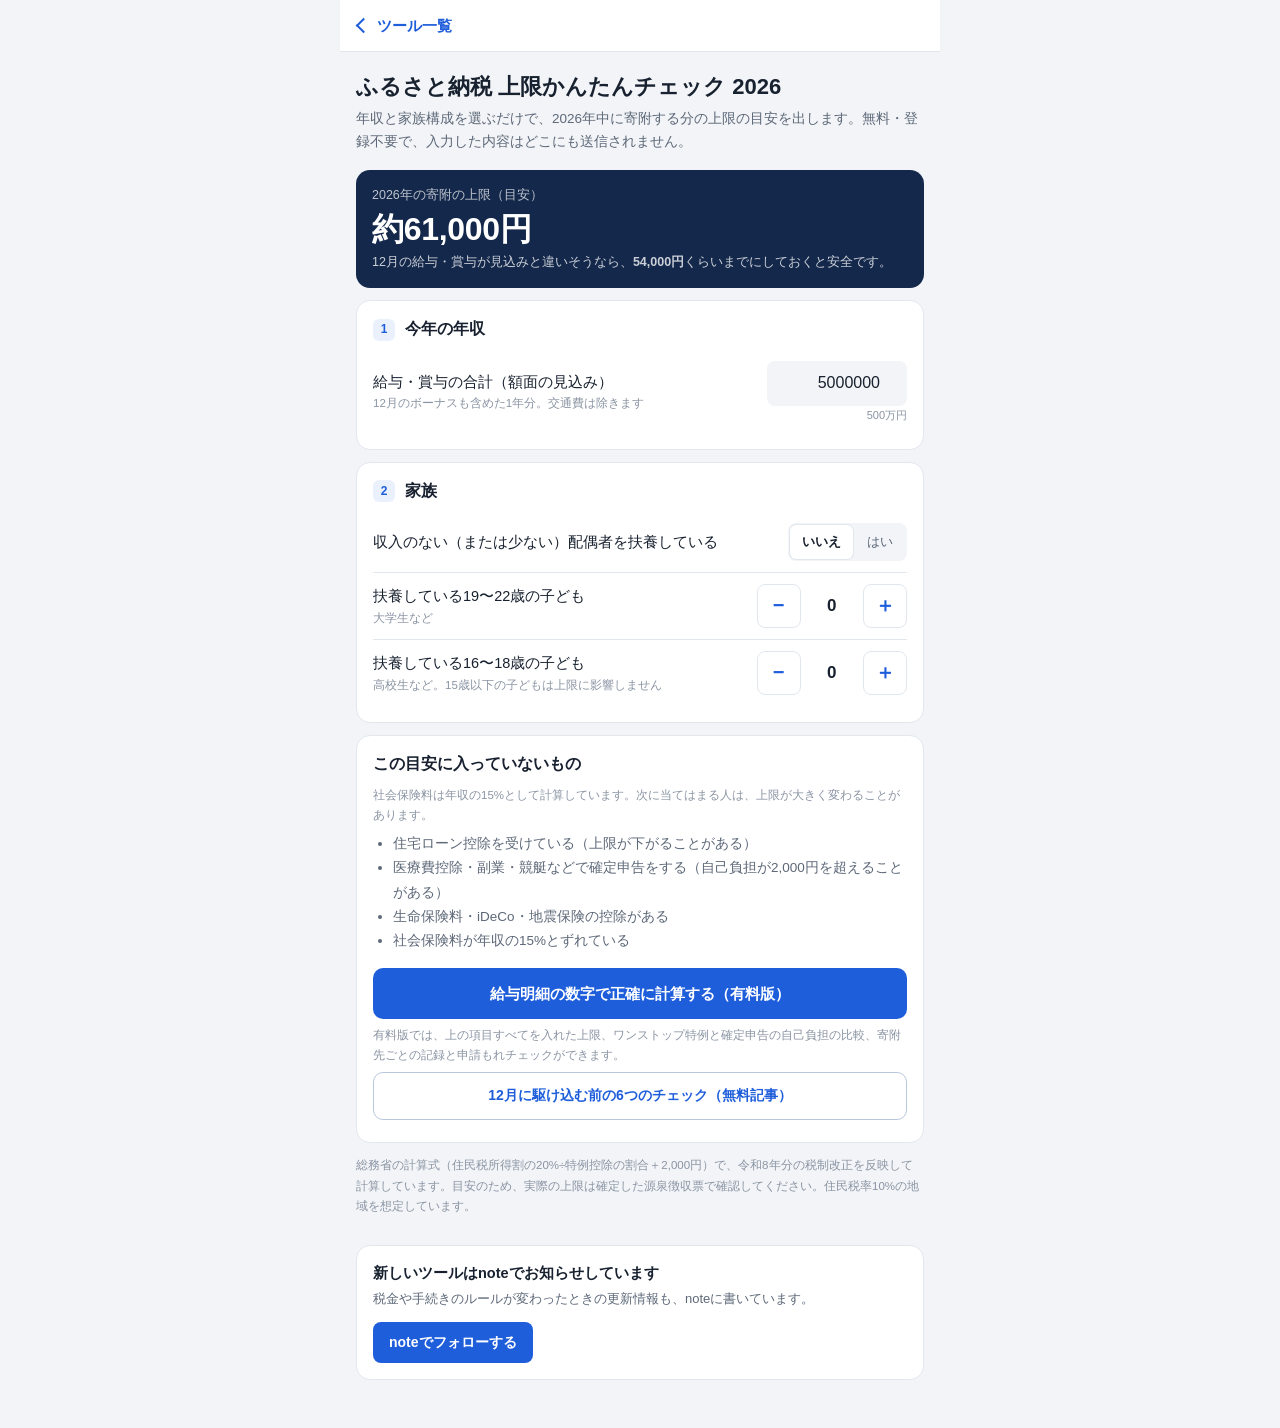
==== furusato-kantan.html @ 39e44318 "週の献立帳（テスト版）を追加 Co-Authored-By: Claude Opus 5.5 <noreply@anthropic.com> Claude-Session: https://claud" ====
<!DOCTYPE html>
<html lang="ja">
<head>
<meta charset="utf-8">
<meta name="viewport" content="width=device-width, initial-scale=1, viewport-fit=cover">
<meta name="theme-color" content="#FFFFFF">
<title>ふるさと納税 上限かんたんチェック 2026（無料）｜そらのツール箱</title>
<meta name="description" content="年収と家族構成を選ぶだけで、2026年のふるさと納税の上限の目安がわかる無料ツール。登録不要・入力はスマホの中だけ。">
<meta property="og:title" content="ふるさと納税 上限かんたんチェック 2026（無料）">
<meta property="og:description" content="年収と家族構成を選ぶだけで、2026年のふるさと納税の上限の目安がわかります。">
<meta property="og:image" content="https://mizbas.github.io/sora-tools/og-furusato.png">
<link rel="icon" href="icon-192.png">
<link rel="stylesheet" href="app.css?v=mwy3xw9f">
<script src="app.js?v=mwy3xw9f"></script>
<style>
.stepper{display:flex;align-items:center;gap:10px}
.stepper button{flex:none;width:44px;height:44px;border-radius:var(--r-sm);border:1px solid var(--line);background:#fff;font:inherit;font-size:20px;font-weight:700;color:var(--primary);cursor:pointer}
.stepper output{min-width:2.5em;text-align:center;font-size:17px;font-weight:700;font-variant-numeric:tabular-nums}
.missing{margin:6px 0 0;padding-left:20px;font-size:13.5px;line-height:1.8;color:var(--sub)}
.cta{display:block;text-align:center;text-decoration:none;font-weight:700;font-size:15px;color:#fff;background:var(--primary);border-radius:var(--r-md);padding:14px;margin:14px 0 6px}
.cta2{display:block;text-align:center;text-decoration:none;font-weight:700;font-size:14px;color:var(--primary);border:1px solid #B9C7DD;background:#fff;border-radius:var(--r-md);padding:12px;margin:6px 0}
</style>
</head>
<body>
<div class="wrap">
  <header class="no-print"><a href="./index.html">ツール一覧</a></header>
  <h1>ふるさと納税 上限かんたんチェック 2026</h1>
  <p class="lead">年収と家族構成を選ぶだけで、2026年中に寄附する分の上限の目安を出します。無料・登録不要で、入力した内容はどこにも送信されません。</p>

  <section class="card hero">
    <div class="row"><span class="label">2026年の寄附の上限（目安）</span></div>
    <div class="big" id="heroLimit">-</div>
    <div class="sub" id="heroSub"></div>
  </section>

  <section class="card">
    <h2><span class="num">1</span>今年の年収</h2>
    <div class="field"><label>給与・賞与の合計（額面の見込み）<small>12月のボーナスも含めた1年分。交通費は除きます</small></label><input type="number" id="salary" inputmode="numeric" step="100000" value="5000000"></div>
  </section>

  <section class="card">
    <h2><span class="num">2</span>家族</h2>
    <div class="field"><label>収入のない（または少ない）配偶者を扶養している</label><div class="seg" id="spouse"><button data-v="">いいえ</button><button data-v="1">はい</button></div></div>
    <div class="field"><label>扶養している19〜22歳の子ども<small>大学生など</small></label><div class="stepper" data-key="c19"><button type="button" data-d="-1" aria-label="減らす">−</button><output>0</output><button type="button" data-d="1" aria-label="増やす">＋</button></div></div>
    <div class="field"><label>扶養している16〜18歳の子ども<small>高校生など。15歳以下の子どもは上限に影響しません</small></label><div class="stepper" data-key="c16"><button type="button" data-d="-1" aria-label="減らす">−</button><output>0</output><button type="button" data-d="1" aria-label="増やす">＋</button></div></div>
  </section>

  <section class="card">
    <h2>この目安に入っていないもの</h2>
    <p class="note" style="margin:0">社会保険料は年収の15%として計算しています。次に当てはまる人は、上限が大きく変わることがあります。</p>
    <ul class="missing">
      <li>住宅ローン控除を受けている（上限が下がることがある）</li>
      <li>医療費控除・副業・競艇などで確定申告をする（自己負担が2,000円を超えることがある）</li>
      <li>生命保険料・iDeCo・地震保険の控除がある</li>
      <li>社会保険料が年収の15%とずれている</li>
    </ul>
    <a class="cta" href="https://note.com/tmsora8496/n/n653d866d4e31" target="_blank" rel="noopener">給与明細の数字で正確に計算する（有料版）</a>
    <p class="note" style="margin:0">有料版では、上の項目すべてを入れた上限、ワンストップ特例と確定申告の自己負担の比較、寄附先ごとの記録と申請もれチェックができます。</p>
    <a class="cta2" href="https://note.com/tmsora8496/n/n4913297aec36" target="_blank" rel="noopener">12月に駆け込む前の6つのチェック（無料記事）</a>
  </section>

  <p class="note">総務省の計算式（住民税所得割の20%÷特例控除の割合＋2,000円）で、令和8年分の税制改正を反映して計算しています。目安のため、実際の上限は確定した源泉徴収票で確認してください。住民税率10%の地域を想定しています。</p>
</div>

<script>
// 年末調整かんたんナビ 計算ロジック（令和8年分＝2026年分）
// 出典：国税庁「令和8年分 年末調整のしかた」「保険料控除申告書」、タックスアンサーNo.1140・1490・1900
(function (root) {
  const floorTo = (x, u) => Math.floor(x / u + 1e-9) * u;
  const ceilTo = (x, u) => Math.ceil(x / u - 1e-9) * u;
  const n = v => { const x = Number(v); return isFinite(x) && x > 0 ? x : 0; };

  function kyuyoShotoku(x) {
    if (x <= 0) return 0;
    // 年末調整の「給与所得控除後の給与等の金額の表」：220万円以上660万円未満は4千円単位で切り捨てて計算
    if (x >= 2200000 && x < 6600000) x = floorTo(x, 4000);
    const std = x <= 1800000 ? x * 0.4 - 100000 : x <= 3600000 ? x * 0.3 + 80000 : x <= 6600000 ? x * 0.2 + 440000
      : x <= 8500000 ? x * 0.1 + 1100000 : 1950000;
    return Math.max(0, x - Math.max(740000, std));
  }
  function incomeTaxBase(t) { // 所得税（復興特別所得税を含まない）
    const b = [[1950000,0.05,0],[3300000,0.1,97500],[6950000,0.2,427500],[9000000,0.23,636000],[18000000,0.33,1536000],[40000000,0.4,2796000]];
    for (const [lim, r, d] of b) if (t <= lim) return Math.max(0, t * r - d);
    return t * 0.45 - 4796000;
  }
  function basicDeduction(total) {
    if (total <= 4890000) return 1040000;
    if (total <= 6550000) return 670000;
    if (total <= 23500000) return 620000;
    if (total <= 24000000) return 480000;
    if (total <= 24500000) return 320000;
    if (total <= 25000000) return 160000;
    return 0;
  }

  // ---- 生命保険料控除（所得税）----
  function newLife(p, big) { // big=23歳未満の扶養親族ありの一般生命保険料（上限6万円）
    const k = big ? 1.5 : 1;
    if (p <= 20000 * k) return p;
    if (p <= 40000 * k) return p / 2 + 10000 * k;
    if (p <= 80000 * k) return p / 4 + 20000 * k;
    return 40000 * k;
  }
  function oldLife(p) {
    if (p <= 25000) return p;
    if (p <= 50000) return p / 2 + 12500;
    if (p <= 100000) return p / 4 + 25000;
    return 50000;
  }
  function lifeCategory(newP, oldP, cap) {
    const a = Math.max(0, Math.ceil(newLife(newP, cap === 60000) - 1e-9));   // 1円未満切上げ
    const b = Math.max(0, Math.ceil(oldLife(oldP) - 1e-9));
    const sum = Math.min(a + b, cap);
    // 旧契約だけで計算した額のほうが大きい場合はそちら（最高5万円）
    return { newDed: a, oldDed: b, ded: Math.max(b, sum) };
  }
  function lifeInsurance(ins, under23) {
    const ippan = lifeCategory(n(ins.ippanNew), n(ins.ippanOld), under23 && n(ins.ippanNew) > 0 ? 60000 : 40000);
    const kaigo = { newDed: Math.max(0, Math.ceil(newLife(n(ins.kaigo), false) - 1e-9)), oldDed: 0 }; kaigo.ded = kaigo.newDed;
    const nenkin = lifeCategory(n(ins.nenkinNew), n(ins.nenkinOld), 40000);
    return { ippan, kaigo, nenkin, total: Math.min(120000, ippan.ded + kaigo.ded + nenkin.ded) };
  }
  // ---- 地震保険料控除 ----
  function earthquake(ins) {
    const e = Math.min(n(ins.jishin), 50000);
    const o = n(ins.kyuChoki);
    const l = o <= 10000 ? o : o <= 20000 ? Math.ceil(o / 2 + 5000) : 15000;
    return { jishin: e, kyuChoki: l, total: Math.min(50000, e + l) };
  }

  // ---- 家族の判定 ----
  function personIncome(x) { // 給与収入＋その他の所得 → 合計所得
    return kyuyoShotoku(n(x.salary)) + n(x.otherIncome);
  }
  const SPOUSE_SPECIAL = [[950000,380000],[1000000,360000],[1050000,310000],[1100000,260000],[1150000,210000],[1200000,160000],[1250000,110000],[1300000,60000],[1330000,30000]];
  function spouseDeduction(selfTotal, sp) {
    if (!sp || !sp.has) return { kind: "none", amount: 0, income: 0 };
    const inc = personIncome(sp);
    if (selfTotal > 10000000) return { kind: "over", amount: 0, income: inc };
    const f = selfTotal <= 9000000 ? 1 : selfTotal <= 9500000 ? 2 / 3 : 1 / 3;
    if (inc <= 620000) {
      const base = sp.age70 ? 480000 : 380000;
      return { kind: "haigusha", amount: ceilTo(base * f, 10000), income: inc };
    }
    for (const [lim, v] of SPOUSE_SPECIAL) if (inc <= lim) return { kind: "tokubetsu", amount: ceilTo(v * f, 10000), income: inc };
    return { kind: "none", amount: 0, income: inc };
  }
  const TOKUTEI_SHINZOKU = [[850000,630000],[900000,610000],[950000,510000],[1000000,410000],[1050000,310000],[1100000,210000],[1150000,110000],[1200000,60000],[1230000,30000]];
  function dependent(d) {
    const inc = personIncome(d);
    const age = Number(d.age);
    const res = { name: d.name || "", age, income: inc, kind: "none", amount: 0, under23: age < 23, disability: 0 };
    if (inc <= 620000) {
      if (age < 16) res.kind = "nensho";
      else if (age >= 19 && age < 23) { res.kind = "tokutei"; res.amount = 630000; }
      else if (age >= 70) { res.kind = d.livingWithParent ? "rojin-dokyo" : "rojin"; res.amount = d.livingWithParent ? 580000 : 480000; }
      else { res.kind = "ippan"; res.amount = 380000; }
      if (d.disability === "general") res.disability = 270000;
      if (d.disability === "special") res.disability = d.livingTogether ? 750000 : 400000;
    } else if (age >= 19 && age < 23) {
      for (const [lim, v] of TOKUTEI_SHINZOKU) if (inc <= lim) { res.kind = "tokutei-shinzoku"; res.amount = v; break; }
      if (res.kind === "none") res.kind = "over";
    } else res.kind = "over";
    return res;
  }

  // ---- 一時所得（競艇・競馬などの払戻金ほか）----
  function ichiji(o) {
    const income = n(o.boatPayout) + n(o.otherIchijiIncome);
    const cost = n(o.boatWinCost) + n(o.otherIchijiCost);
    const amount = Math.max(0, income - cost - Math.min(500000, Math.max(0, income - cost)));
    return { income, cost, amount, half: Math.floor(amount / 2) };
  }

  function nenchoTax(taxable) {
    return floorTo(incomeTaxBase(floorTo(Math.max(0, taxable), 1000)) * 1.021, 100);
  }

  function compute(s) {
    const salary = n(s.salary);
    const dependents = (s.dependents || []).filter(d => d && (d.age !== "" && d.age != null));
    const deps = dependents.map(dependent);
    // 年齢23歳未満の扶養親族（所得62万円以下。16歳未満の年少扶養親族も含む）
    const under23 = deps.some(d => d.age < 23 && d.income <= 620000);
    // 所得金額調整控除（子ども・特別障害者等）
    const adjEligible = salary > 8500000 && (under23 || s.selfSpecialDisabled || deps.some(d => d.disability && d.disability === "special"));
    const adjust = adjEligible ? Math.min(150000, Math.ceil((Math.min(salary, 10000000) - 8500000) * 0.1)) : 0;
    const kyuyo = Math.max(0, kyuyoShotoku(salary) - adjust);
    const ich = ichiji(s.other || {});
    const zatsu = n((s.other || {}).zatsu);
    const otherTotal = ich.half + zatsu;
    const totalAll = kyuyo + otherTotal;       // 合計所得（給与以外の所得を含む）
    const totalNencho = totalAll;

    const ins = s.insurance || {};
    const life = lifeInsurance(ins, under23);
    const eq = earthquake(ins);
    const shaho = n(s.socialInsurance) + n(ins.shahoExtra);
    const shokibo = n(ins.ideco);

    const selfDis = s.selfDisability === "special" ? 400000 : s.selfDisability === "general" ? 270000 : 0;
    const status = s.selfStatus === "hitorioya" ? 350000 : s.selfStatus === "kafu" ? 270000 : 0;
    const student = s.selfStudent && totalAll <= 890000 ? 270000 : 0;

    function deductionsFor(total) {
      const sp = spouseDeduction(total, s.spouse);
      const spDis = s.spouse && s.spouse.has && sp.income <= 620000 ? (s.spouse.disability === "special" ? (s.spouse.livingTogether !== false ? 750000 : 400000) : s.spouse.disability === "general" ? 270000 : 0) : 0;
      const fuyo = deps.reduce((a, d) => a + (d.kind !== "tokutei-shinzoku" ? d.amount : 0), 0);
      const tokutei = deps.reduce((a, d) => a + (d.kind === "tokutei-shinzoku" ? d.amount : 0), 0);
      const depDis = deps.reduce((a, d) => a + d.disability, 0);
      const basic = basicDeduction(total);
      const sum = shaho + shokibo + life.total + eq.total + selfDis + status + student + spDis + depDis + sp.amount + fuyo + tokutei + basic;
      return { sp, spDis, fuyo, tokutei, depDis, basic, sum };
    }
    const dN = deductionsFor(totalAll);   // 申告書の「合計所得金額の見積額」は給与以外の所得も含む
    const housing = n(s.housingLoan);
    const taxNenchoBefore = nenchoTax(kyuyo - dN.sum);
    const taxNencho = Math.max(0, floorTo((incomeTaxBase(floorTo(Math.max(0, kyuyo - dN.sum), 1000)) - housing) * 1.021, 100));
    const withheld = n(s.withheld);

    const dA = deductionsFor(totalAll);
    const taxAll = Math.max(0, floorTo((incomeTaxBase(floorTo(Math.max(0, totalAll - dA.sum), 1000)) - housing) * 1.021, 100));
    const filingRequired = salary <= 20000000 ? otherTotal > 200000 : true;
    const residentExtra = Math.round(Math.max(0, otherTotal) * 0.1);

    return {
      salary, adjust, kyuyo, totalNencho, totalAll, under23, deps, life, eq, shaho, shokibo, selfDis, status, student,
      nencho: dN, all: dA, housing, taxNencho, taxNenchoBefore, withheld, refund: withheld ? withheld - taxNencho : null,
      ichiji: ich, zatsu, otherTotal, taxAll, extraTax: Math.max(0, taxAll - taxNencho), filingRequired, residentExtra,
    };
  }

  const api = { compute, kyuyoShotoku, newLife, oldLife, lifeInsurance, earthquake, spouseDeduction, dependent, ichiji, basicDeduction, nenchoTax, incomeTaxBaseExport: incomeTaxBase };
  if (typeof module !== "undefined" && module.exports) module.exports = api; else root.NenchoCalc = api;
})(typeof window !== "undefined" ? window : globalThis);

// ふるさと納税 上限額シミュレーター 計算ロジック（令和8年＝2026年中の寄附 → 令和8年分所得税・令和9年度住民税）
// 所得税側の計算は年末調整ナビ（NenchoCalc）を流用する。
// 出典：総務省「ふるさと納税のしくみ（税金の控除について）」、各自治体「令和9年度個人住民税の税制改正」、国税庁タックスアンサー
(function (root) {
  const NC = (typeof module !== "undefined" && module.exports) ? require("../nencho/calc.js") : root.NenchoCalc;
  const floorTo = (x, u) => Math.floor(x / u + 1e-9) * u;
  const ceilTo = (x, u) => Math.ceil(x / u - 1e-9) * u;
  const n = v => { const x = Number(v); return isFinite(x) && x > 0 ? x : 0; };

  // ---- 住民税の所得控除（令和9年度）----
  function newLifeR(p) { if (p <= 12000) return p; if (p <= 32000) return p / 2 + 6000; if (p <= 56000) return p / 4 + 14000; return 28000; }
  function oldLifeR(p) { if (p <= 15000) return p; if (p <= 40000) return p / 2 + 7500; if (p <= 70000) return p / 4 + 17500; return 35000; }
  function lifeCatR(newP, oldP) {
    const a = Math.ceil(newLifeR(newP) - 1e-9), b = Math.ceil(oldLifeR(oldP) - 1e-9);
    return Math.max(b, Math.min(a + b, 28000));
  }
  function lifeInsuranceR(ins) {
    const t = lifeCatR(n(ins.ippanNew), n(ins.ippanOld)) + Math.ceil(newLifeR(n(ins.kaigo)) - 1e-9) + lifeCatR(n(ins.nenkinNew), n(ins.nenkinOld));
    return Math.min(70000, t);
  }
  function earthquakeR(ins) {
    const e = Math.min(Math.ceil(n(ins.jishin) / 2 - 1e-9), 25000);
    const o = n(ins.kyuChoki), l = o <= 5000 ? o : o <= 15000 ? Math.ceil(o / 2 + 2500 - 1e-9) : 10000;
    return Math.min(25000, e + l);
  }
  function basicR(total) { return total <= 24000000 ? 430000 : total <= 24500000 ? 290000 : total <= 25000000 ? 150000 : 0; }
  const SP_SPECIAL_LIMITS = [950000, 1000000, 1050000, 1100000, 1150000, 1200000, 1250000, 1300000, 1330000];
  const SP_SPECIAL_R = [330000, 330000, 310000, 260000, 210000, 160000, 110000, 60000, 30000];

  // 住民税の人的控除と、調整控除・特例率に使う「人的控除差調整額」
  function personalR(selfTotal, s, deps) {
    const f = selfTotal <= 9000000 ? 1 : selfTotal <= 9500000 ? 2 / 3 : 1 / 3;
    const res = { spouse: 0, fuyo: 0, dis: 0, self: 0, basic: basicR(selfTotal), diff: 0, sameHousehold: 0 };
    res.diff += selfTotal <= 25000000 ? 50000 : 0;           // 基礎控除の差
    const sp = s.spouse || {};
    if (sp.has) {
      const inc = NC.kyuyoShotoku(n(sp.salary)) + n(sp.otherIncome);
      if (inc <= 620000) {
        res.sameHousehold++;
        if (selfTotal <= 10000000) {
          res.spouse = ceilTo((sp.age70 ? 380000 : 330000) * f, 10000);
          res.diff += sp.age70 ? (f === 1 ? 100000 : f > 0.5 ? 60000 : 30000) : (f === 1 ? 50000 : f > 0.5 ? 40000 : 20000);
        }
        if (sp.disability === "general") { res.dis += 260000; res.diff += 10000; }
        if (sp.disability === "special") { res.dis += sp.livingTogether === false ? 300000 : 530000; res.diff += sp.livingTogether === false ? 100000 : 220000; }
      } else if (selfTotal <= 10000000) {
        for (let i = 0; i < SP_SPECIAL_LIMITS.length; i++) if (inc <= SP_SPECIAL_LIMITS[i]) { res.spouse = ceilTo(SP_SPECIAL_R[i] * f, 10000); break; }
        // 配偶者特別控除の人的控除差（配偶者の所得が62万円をわずかに超える範囲だけ。影響は数百円のため省略）
      }
    }
    for (const d of deps) {
      if (d.kind !== "over" && d.kind !== "none" && d.kind !== "tokutei-shinzoku") res.sameHousehold++;
      if (d.kind === "ippan") { res.fuyo += 330000; res.diff += 50000; }
      else if (d.kind === "tokutei") { res.fuyo += 450000; res.diff += 180000; }
      else if (d.kind === "rojin") { res.fuyo += 380000; res.diff += 100000; }
      else if (d.kind === "rojin-dokyo") { res.fuyo += 450000; res.diff += 130000; }
      else if (d.kind === "tokutei-shinzoku") { res.fuyo += Math.min(450000, d.amount); }
      if (d.disability === 270000) { res.dis += 260000; res.diff += 10000; }
      else if (d.disability === 400000) { res.dis += 300000; res.diff += 100000; }
      else if (d.disability === 750000) { res.dis += 530000; res.diff += 220000; }
    }
    if (s.selfDisability === "general") { res.self += 260000; res.diff += 10000; }
    if (s.selfDisability === "special") { res.self += 300000; res.diff += 100000; }
    if (s.selfStatus === "hitorioya") { res.self += 300000; res.diff += 50000; }
    if (s.selfStatus === "kafu") { res.self += 260000; res.diff += 10000; }
    if (s.selfStudent && selfTotal <= 890000) { res.self += 260000; res.diff += 10000; }
    return res;
  }

  function adjustmentCredit(taxable, diff, total) {  // 調整控除（市町村民税3%＋道府県民税2%）
    if (total > 25000000) return 0;
    if (taxable <= 2000000) return Math.min(diff, taxable) * 0.05;
    return Math.max((diff - (taxable - 2000000)) * 0.05, 2500);
  }
  // 特例控除の割合（復興特別所得税を含む。令和19年までの寄附）
  function specialRate(x) {
    if (x < 0) return 0.9;
    const t = [[1950000, 0.84895], [3300000, 0.7979], [6950000, 0.6958], [9000000, 0.66517], [18000000, 0.56307], [40000000, 0.49153]];
    for (const [lim, r] of t) if (x <= lim) return r;
    return 0.44055;
  }
  function incomeTaxRate(t) {
    const b = [[1950000, 0.05], [3300000, 0.1], [6950000, 0.2], [9000000, 0.23], [18000000, 0.33], [40000000, 0.4]];
    for (const [lim, r] of b) if (t <= lim) return r;
    return 0.45;
  }

  function compute(s) {
    s = s || {};
    const nc = NC.compute(s);                       // 所得税側の所得・控除（年末調整ナビと同じ）
    const total = nc.totalAll;                       // 合計所得（＝総所得金額等。一時所得は1/2後）
    const iryohi = n(s.iryohi);                      // 医療費控除額（控除額そのもの）
    const ins = s.insurance || {};
    const shaho = nc.shaho, shokibo = nc.shokibo;

    // ---- 所得税（寄附なし）----
    const itDed = nc.all.sum + iryohi;
    const itTaxable0 = floorTo(Math.max(0, total - itDed), 1000);
    const loan = n(s.housingLoan);

    // ---- 住民税（寄附なし）----
    const P = personalR(total, s, nc.deps);
    const rDed = shaho + shokibo + lifeInsuranceR(ins) + earthquakeR(ins) + iryohi + P.basic + P.spouse + P.fuyo + P.dis + P.self;
    const rTaxable = floorTo(Math.max(0, total - rDed), 1000);
    const adj = adjustmentCredit(rTaxable, P.diff, total);
    const people = 1 + P.sameHousehold;
    const exemptLine = people > 1 ? 350000 * people + 100000 + 320000 : 450000;
    const exempt = total <= exemptLine;
    const shotokuwari = exempt ? 0 : Math.max(0, floorTo(rTaxable * 0.06 - adj * 0.6, 100)) + Math.max(0, floorTo(rTaxable * 0.04 - adj * 0.4, 100));
    const rate = specialRate(rTaxable - P.diff);
    const itRate = incomeTaxRate(rTaxable - P.diff);

    // method: "kakutei"＝確定申告（所得税＋住民税）／"onestop"＝ワンストップ特例（住民税だけで控除。申告特例控除）
    function taxes(D, method) {
      const one = method === "onestop";
      const kifu = one ? 0 : Math.max(0, Math.min(D, total * 0.4) - 2000);
      const itTaxable = floorTo(Math.max(0, total - itDed - kifu), 1000);
      const base = NC.incomeTaxBaseExport(itTaxable);
      const loanIT = Math.min(loan, base);
      const it = floorTo(Math.max(0, base - loanIT) * 1.021, 100);
      const loanR = Math.min(Math.max(0, loan - loanIT), floorTo(itTaxable * 0.05, 1), 97500);
      const kihon = Math.max(0, (Math.min(D, total * 0.3) - 2000) * 0.1);
      const tokurei = D > 2000 ? Math.min((D - 2000) * rate, shotokuwari * 0.2) : 0;
      const shinkoku = one ? tokurei * (itRate * 1.021) / rate : 0;   // 申告特例控除
      const afterLoan = Math.max(0, shotokuwari - loanR);
      const want = Math.ceil(kihon + tokurei + shinkoku - 1e-9);
      const credit = Math.min(afterLoan, want);
      return { it, rt: afterLoan - credit, loanR, kihon, tokurei, shinkoku, credit, want, afterLoan };
    }
    const T0 = { kakutei: taxes(0, "kakutei"), onestop: taxes(0, "onestop") };
    function cost(D, method) { const t0 = T0[method], t = taxes(D, method); return D - ((t0.it - t.it) + (t0.rt - t.rt)); }

    // 総務省の計算式による上限（特例分が所得割の2割に収まる最大の寄附額）
    const formulaLimit = shotokuwari > 0 ? Math.floor(shotokuwari * 0.2 / rate) + 2000 : 0;
    const munis = n(s.municipalities);
    const filingReasons = [];
    if (iryohi > 0) filingReasons.push("医療費控除を受ける");
    if (s.loanFirstYear) filingReasons.push("住宅ローン控除の1年目");
    if (nc.otherTotal > 0) filingReasons.push("給与以外の所得（副業・競艇の払戻金など）がある");
    if (n(s.salary) > 20000000) filingReasons.push("給与収入が2,000万円を超える");
    if (munis > 5) filingReasons.push("寄附先が6自治体以上");
    if (s.otherFiling) filingReasons.push("その他の理由で確定申告をする");

    const needFiling = filingReasons.length > 0;
    const M = needFiling || s.method === "kakutei" ? "kakutei" : "onestop";
    const fLimit = floorTo(formulaLimit, 1000);
    // 住宅ローン控除で住民税の枠が足りず、寄附金の税額控除を引ききれなくなる額（千円単位）
    let loanLimit = fLimit;
    for (let D = 3000; D <= fLimit; D += 1000) { const t = taxes(D, M); if (t.credit + 1 < t.want) { loanLimit = D - 1000; break; } }
    const loanShort = loanLimit < fLimit;
    const limit = Math.max(0, Math.min(fLimit, loanLimit));
    // 自己負担が2,000円台（〜2,999円）に収まる最大額。所得税の税率が住民税側の想定（特例控除の割合）より低い人は、
    // 上限の手前から自己負担が少しずつ増える
    let simLimit = 0;
    for (let D = 3000; D <= limit; D += 1000) { if (cost(D, M) < 3000) simLimit = D; else break; }

    const donated = n(s.donated);
    const tl = taxes(limit, M), t0 = T0[M];
    const breakdown = {
      incomeTax: t0.it - tl.it, kihon: Math.round(tl.kihon), tokurei: Math.round(tl.tokurei), shinkoku: Math.round(tl.shinkoku),
      residentTotal: t0.rt - tl.rt, cost: cost(limit, M),
    };
    const scenarios = [0.5, 0.8, 0.9, 1, 1.1, 1.2, 1.5].map(k => { const D = floorTo(limit * k, 1000); return { k, D, cost: D > 0 ? cost(D, M) : 0 }; });
    const costOther = limit > 0 ? cost(limit, M === "onestop" ? "kakutei" : "onestop") : 0;

    return {
      total, itTaxable0, itDed, rDed, rTaxable, adj, diff: P.diff, shotokuwari, rate, itRate, exempt,
      formulaLimit, simLimit, limit, loanShort, donated, remaining: Math.max(0, limit - donated), over: Math.max(0, donated - limit),
      costDonated: donated > 0 ? cost(donated, M) : 0, breakdown, scenarios, filingReasons, needFiling, method: M, costOther, onestopOk: !needFiling && munis <= 5,
      base: { it: t0.it, rt: t0.rt }, personal: P, nc,
    };
  }

  const api = { compute, specialRate, incomeTaxRate, adjustmentCredit, lifeInsuranceR, earthquakeR, personalR };
  if (typeof module !== "undefined" && module.exports) module.exports = api; else root.FurusatoCalc = api;
})(typeof window !== "undefined" ? window : globalThis);

(function () {
  const $ = id => document.getElementById(id);
  const KEY = "sora.furusato-kantan.2026";
  let S = { salary: 5000000, spouse: "", c19: 0, c16: 0 };
  try { Object.assign(S, JSON.parse(localStorage.getItem(KEY) || "{}")); } catch (e) {}
  const yen = v => Math.round(v).toLocaleString("ja-JP");

  function paint() {
    $("salary").value = S.salary || "";
    document.querySelectorAll("#spouse button").forEach(b => b.classList.toggle("on", b.dataset.v === S.spouse));
    document.querySelectorAll(".stepper").forEach(s => s.querySelector("output").textContent = S[s.dataset.key]);
  }
  function update() {
    try { localStorage.setItem(KEY, JSON.stringify(S)); } catch (e) {}
    const sal = Math.max(0, Number(S.salary) || 0);
    if (sal < 1000000) { $("heroLimit").textContent = "-"; $("heroSub").textContent = "年収を入れてください（100万円以上）"; return; }
    const deps = [];
    for (let i = 0; i < S.c19; i++) deps.push({ age: 20 });
    for (let i = 0; i < S.c16; i++) deps.push({ age: 17 });
    const r = FurusatoCalc.compute({ salary: sal, socialInsurance: Math.round(sal * 0.15), spouse: S.spouse ? { has: "1", salary: 0 } : { has: "" }, dependents: deps });
    const lim = r.limit;
    if (!(lim > 2000)) { $("heroLimit").textContent = "0円"; $("heroSub").textContent = "住民税の所得割がかからないため、ふるさと納税で税金は減りません。"; return; }
    $("heroLimit").textContent = "約" + yen(lim) + "円";
    $("heroSub").innerHTML = "12月の給与・賞与が見込みと違いそうなら、<b>" + yen(Math.floor(lim * 0.9 / 1000) * 1000) + "円</b>くらいまでにしておくと安全です。";
  }
  $("salary").addEventListener("input", e => { S.salary = Number(e.target.value) || 0; update(); });
  document.querySelectorAll("#spouse button").forEach(b => b.onclick = () => { S.spouse = b.dataset.v; paint(); update(); });
  document.querySelectorAll(".stepper").forEach(s => s.querySelectorAll("button").forEach(b => b.onclick = () => {
    const k = s.dataset.key; S[k] = Math.max(0, Math.min(5, S[k] + Number(b.dataset.d))); paint(); update();
  }));
  paint(); update();
})();
</script>
</body>
</html>
---- app.css ----
/* そらのツール箱 共通スタイル */
:root{
  --bg:#F2F4F7; --surface:#FFFFFF; --ink:#18212F; --sub:#5D6878; --faint:#8A94A3; --line:#E2E7EE; --fill:#F2F4F7;
  --primary:#1F5EDB; --primary-press:#174BB3; --primary-soft:#EAF1FD;
  --navy:#14284B; --navy-2:#1D3866;
  --pos:#0E8A5F; --pos-soft:#E7F5EE; --neg:#CF3B32; --neg-soft:#FDEDEC; --caution:#8A5A00; --caution-soft:#FFF5DC;
  /* 旧変数名（各ツールのスクリプトから参照） */
  --accent:var(--primary); --accent-soft:var(--primary-soft); --warn:var(--neg); --warn-soft:var(--neg-soft); --card:var(--surface); --gold-soft:var(--caution-soft);
  --r-lg:14px; --r-md:10px; --r-sm:8px;
  --font:-apple-system,BlinkMacSystemFont,"Hiragino Sans","Hiragino Kaku Gothic ProN","Noto Sans JP","Yu Gothic UI","Meiryo",sans-serif;
}
*{box-sizing:border-box}
html,body{margin:0;background:var(--bg);color:var(--ink);font-family:var(--font);-webkit-text-size-adjust:100%;font-size:15px;line-height:1.55;-webkit-font-smoothing:antialiased}
body{padding:0 0 calc(40px + env(safe-area-inset-bottom))}
a{color:var(--primary)}
:focus-visible{outline:2px solid var(--primary);outline-offset:2px}
.wrap{max-width:600px;margin:0 auto;padding:0 16px}

/* アプリバー */
header{position:sticky;top:0;z-index:20;margin:0 -16px;padding:calc(env(safe-area-inset-top) + 10px) 16px 10px;background:rgba(255,255,255,.94);
  -webkit-backdrop-filter:saturate(180%) blur(12px);backdrop-filter:saturate(180%) blur(12px);border-bottom:1px solid var(--line);display:flex;align-items:center;min-height:52px}
header a{color:var(--primary);text-decoration:none;font-size:15px;font-weight:600;display:inline-flex;align-items:center;gap:2px}
header a::before{content:"";width:9px;height:9px;border-left:2px solid currentColor;border-bottom:2px solid currentColor;transform:rotate(45deg);margin:0 6px 0 2px}

h1{font-size:22px;line-height:1.35;margin:20px 0 6px;font-weight:700;letter-spacing:0}
.lead{color:var(--sub);font-size:13.5px;margin:0 0 16px;line-height:1.7}
.lead b{color:var(--ink);font-weight:600}

/* セクション */
.card{background:var(--surface);border:1px solid var(--line);border-radius:var(--r-lg);padding:16px;margin:12px 0;box-shadow:none}
.card h2{font-size:16px;font-weight:700;margin:0 0 8px;display:flex;align-items:center;gap:10px}
.num,.card h2 .num{width:22px;height:22px;border-radius:6px;background:var(--primary-soft);color:var(--primary);font-size:12px;font-weight:700;display:grid;place-items:center;flex:none}
.card h3{font-size:14px;font-weight:700}

/* 入力行 */
.field{display:grid;grid-template-columns:1fr auto;align-items:center;gap:12px;padding:11px 0;border-top:1px solid var(--line)}
.field:first-of-type{border-top:none}
.field label{font-size:14.5px;font-weight:500}
.field small{display:block;color:var(--faint);font-size:11.5px;margin-top:2px;line-height:1.45;font-weight:400}
input[type=number],input[type=text],select{font:inherit;font-size:16px;width:140px;padding:9px 11px;border:1px solid transparent;border-radius:var(--r-sm);background:var(--fill);color:var(--ink);text-align:right;font-variant-numeric:tabular-nums;transition:border-color .15s,background .15s}
input[type=text]{text-align:left}
select{text-align:left}
input:focus,select:focus{outline:none;border-color:var(--primary);background:#fff;box-shadow:0 0 0 3px var(--primary-soft)}
input::placeholder{color:var(--faint)}
.seg{display:inline-flex;background:var(--fill);border-radius:var(--r-sm);padding:2px;flex-wrap:wrap;gap:2px}
.seg button{font:inherit;font-size:13px;font-weight:500;border:0;background:transparent;padding:7px 12px;border-radius:6px;color:var(--sub);cursor:pointer}
.seg button.on{background:#fff;color:var(--ink);font-weight:700;box-shadow:0 0 0 1px var(--line)}

details summary{cursor:pointer;color:var(--primary);font-size:13.5px;font-weight:600;padding:10px 0 4px;list-style:none;display:flex;align-items:center;gap:6px}
details summary::-webkit-details-marker{display:none}
details summary::before{content:"";width:6px;height:6px;border-right:2px solid currentColor;border-bottom:2px solid currentColor;transform:rotate(-45deg);transition:transform .15s}
details[open] summary::before{transform:rotate(45deg)}

/* 結果パネル */
.hero{background:var(--navy);color:#fff;border:none;position:sticky;top:calc(env(safe-area-inset-top) + 60px);z-index:5;border-radius:var(--r-lg)}
.hero .row{display:flex;justify-content:space-between;align-items:center;gap:8px}
.hero .label{font-size:12.5px;color:rgba(255,255,255,.72)}
.hero .big{font-size:32px;font-weight:700;font-variant-numeric:tabular-nums;letter-spacing:-.01em;line-height:1.25;margin-top:4px}
.hero .big small{font-size:14px;font-weight:500;color:rgba(255,255,255,.8);margin-left:3px}
.hero .sub{font-size:12.5px;color:rgba(255,255,255,.78);margin-top:4px}
.pill,.badge{font-size:12px;font-weight:600;padding:4px 10px;border-radius:999px;background:rgba(255,255,255,.14);color:#fff;white-space:nowrap}
.pill.ok{background:#1F8A62}.pill.ng{background:#B5452E}

/* 家族 */
.dep{border:1px solid var(--line);border-radius:var(--r-md);padding:4px 12px 8px;margin:10px 0;background:#fff}
.dep .head{display:flex;justify-content:space-between;align-items:center;font-size:13px;font-weight:600;color:var(--sub);padding:8px 0 2px}
.dep .head button{font:inherit;font-size:12.5px;border:0;background:none;color:var(--neg);cursor:pointer}
.add{font:inherit;font-size:14px;width:100%;padding:12px;border:1px dashed #B9C7DD;border-radius:var(--r-md);background:#fff;color:var(--primary);font-weight:600;cursor:pointer}

.tag{display:inline-block;font-size:11.5px;font-weight:600;padding:2px 8px;border-radius:6px;background:var(--primary-soft);color:var(--primary);margin-top:4px}
.tag.gray{background:var(--fill);color:var(--sub)}
.tag.red{background:var(--neg-soft);color:var(--neg)}

/* 表 */
table{width:100%;border-collapse:collapse;font-size:13.5px;font-variant-numeric:tabular-nums}
td{padding:9px 0;border-bottom:1px solid var(--line);vertical-align:top}
td:last-child{text-align:right;white-space:nowrap;padding-left:10px}
tr.em td,tr.total td{font-weight:700;color:var(--ink)}
tr.em td:last-child{color:var(--primary)}

/* お知らせ */
.alert{padding:12px 14px;border-radius:var(--r-md);font-size:13px;line-height:1.7;margin:10px 0;border-left:3px solid var(--primary);background:var(--primary-soft)}
.alert.ng{background:var(--neg-soft);border-left-color:var(--neg)}
.alert.ok{background:var(--pos-soft);border-left-color:var(--pos)}
.alert.info{background:var(--caution-soft);border-left-color:#D99A1E}
.alert strong{display:block;font-size:14.5px;margin-bottom:2px}
.note{font-size:11.5px;color:var(--faint);line-height:1.8}

/* ボタン */
.actions{display:flex;gap:10px;margin:16px 0}
.btn{flex:1;font:inherit;font-size:15px;border:0;border-radius:var(--r-md);padding:13px;background:var(--primary);color:#fff;font-weight:700;cursor:pointer}
.btn:active{background:var(--primary-press)}
.btn.ghost{background:#fff;color:var(--ink);border:1px solid var(--line)}

/* ? の説明 */
.qbtn{font:inherit;font-size:11px;font-weight:700;width:19px;height:19px;border-radius:50%;border:1.5px solid #9FB2D3;background:#fff;color:var(--primary);margin-left:6px;vertical-align:1px;padding:0;line-height:16px;cursor:pointer}
.qbtn.on{background:var(--primary);border-color:var(--primary);color:#fff}
.help{display:none;grid-column:1/-1;background:var(--fill);border-radius:var(--r-md);padding:11px 13px;font-size:13px;line-height:1.75;color:var(--ink)}
.help.on{display:block}
.help b{color:var(--ink)}
.help ul{margin:4px 0;padding-left:18px}
.lh{display:block;font-size:11.5px;font-weight:700;margin-top:6px}.lh.ok{color:var(--pos)}.lh.ng{color:var(--neg)}
.ok-list li::marker{content:"＋ ";color:var(--pos)}
.ng-list li::marker{content:"− ";color:var(--neg)}

/* よくある質問 */
.faq details{border-top:1px solid var(--line);padding:0;margin:0}
.faq details:first-of-type{border-top:none}
.faq summary{color:var(--ink);font-size:14.5px;font-weight:600;padding:13px 0;justify-content:space-between;flex-direction:row-reverse}
.faq summary::before{content:"";width:7px;height:7px;border-right:2px solid var(--faint);border-bottom:2px solid var(--faint);transform:rotate(45deg);flex:none;margin:0 4px}
.faq details[open] summary::before{transform:rotate(-135deg)}
.faq .a{font-size:13.5px;line-height:1.8;color:var(--ink);padding:0 0 14px}
.faq .a b{color:var(--ink);font-weight:700}

@media (prefers-reduced-motion:reduce){*{transition:none!important}}
.follow{margin:28px 0 8px;padding:16px;border:1px solid var(--line);border-radius:var(--r-lg);background:var(--surface);display:flex;flex-direction:column;gap:12px}
.follow b{display:block;font-size:14.5px;margin-bottom:4px}
.follow span{display:block;font-size:13px;color:var(--sub);line-height:1.65}
.follow a{align-self:flex-start;font-size:14px;font-weight:700;text-decoration:none;color:#fff;background:var(--primary);border-radius:var(--r-sm);padding:10px 16px}
@media print{header,.hero,.inputs,.actions,.no-print{display:none!important}body{background:#fff}.card{border:none;padding:0}}

/* タップしやすい「?」 */
.qbtn{width:22px;height:22px;line-height:19px;font-size:12px;position:relative}
.qbtn::after{content:"";position:absolute;inset:-11px}
/* 金額の読みやすい表示 */
.field .inp input{display:block}
.bigview{position:fixed;inset:0;z-index:60;background:#fff;overflow:auto;padding:calc(env(safe-area-inset-top) + 12px) 18px 24px}
.bigview .in{max-width:520px;margin:0 auto}
.bigview h2{font-size:18px;margin:6px 0 2px}
.bigview .d{font-size:12px;color:var(--faint);margin-bottom:12px}
.bigview h3{font-size:13px;color:var(--sub);margin:16px 0 4px}
.bigview td{font-size:14px;padding:8px 0}
.bigview .close{position:sticky;top:0;float:right;font:inherit;font-size:15px;font-weight:600;border:0;background:none;color:var(--primary);padding:4px 0}
html,body{overflow-x:clip}
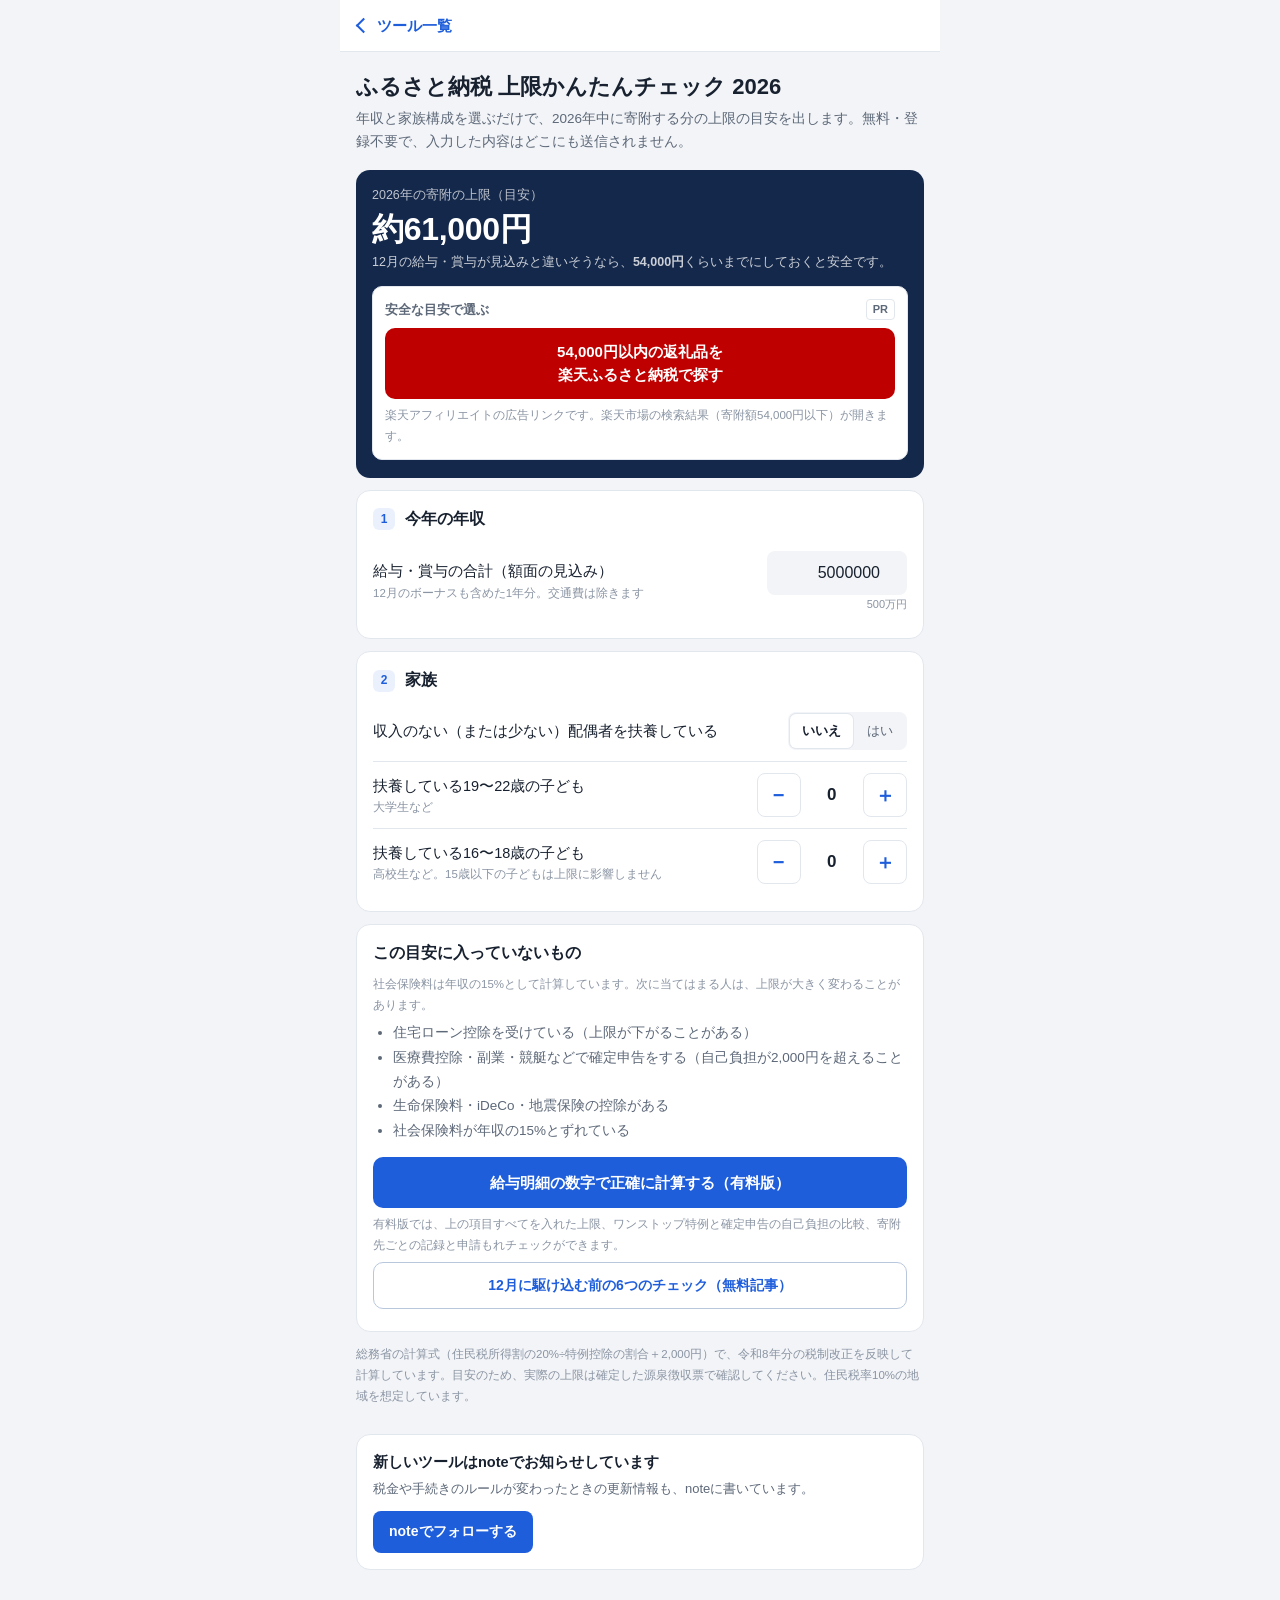
==== commit ade292d6: "ふるさと納税ツールに楽天ふるさと納税への広告リンク（PR表記つき）を追加 Co-Authored-By: Claude Opus 5.5 <noreply@anthropic.com> Claude-" ====
--- a/furusato-kantan.html
+++ b/furusato-kantan.html
@@ -10,8 +10,8 @@
 <meta property="og:description" content="年収と家族構成を選ぶだけで、2026年のふるさと納税の上限の目安がわかります。">
 <meta property="og:image" content="https://mizbas.github.io/sora-tools/og-furusato.png">
 <link rel="icon" href="icon-192.png">
-<link rel="stylesheet" href="app.css?v=mwy3xw9f">
-<script src="app.js?v=mwy3xw9f"></script>
+<link rel="stylesheet" href="app.css?v=mwyd9w6z">
+<script src="app.js?v=mwyd9w6z"></script>
 <style>
 .stepper{display:flex;align-items:center;gap:10px}
 .stepper button{flex:none;width:44px;height:44px;border-radius:var(--r-sm);border:1px solid var(--line);background:#fff;font:inherit;font-size:20px;font-weight:700;color:var(--primary);cursor:pointer}
@@ -31,6 +31,7 @@
     <div class="row"><span class="label">2026年の寄附の上限（目安）</span></div>
     <div class="big" id="heroLimit">-</div>
     <div class="sub" id="heroSub"></div>
+    <div id="shop"></div>
   </section>
 
   <section class="card">
@@ -407,7 +408,22 @@
     };
   }
 
-  const api = { compute, specialRate, incomeTaxRate, adjustmentCredit, lifeInsuranceR, earthquakeR, personalR };
+  // 返礼品さがしの金額：寄附済みがあれば残り枠、なければ上限の9割（どちらも千円単位で切り捨て）
+  function shopAmount(r) {
+    if (!r || r.limit <= 0) return 0;
+    const base = r.donated > 0 ? r.remaining : r.limit * 0.9;
+    const v = Math.floor(base / 1000) * 1000;
+    return v >= 1000 ? v : 0;
+  }
+  // 楽天アフィリエイトのリンク（ふるさと納税の検索を寄附額の上限で絞り込み）
+  const RAKUTEN_AF_ID = "55a2dfd6.c05bdd82.55a2dfd7.6d81d5f3";
+  function rakutenFurusatoUrl(amount) {
+    const dest = "https://search.rakuten.co.jp/search/mall/" + encodeURIComponent("ふるさと納税") + "/?max=" + amount;
+    const e = encodeURIComponent(dest);
+    return "https://hb.afl.rakuten.co.jp/hgc/" + RAKUTEN_AF_ID + "/?pc=" + e + "&m=" + e;
+  }
+
+  const api = { compute, specialRate, incomeTaxRate, adjustmentCredit, lifeInsuranceR, earthquakeR, personalR, shopAmount, rakutenFurusatoUrl };
   if (typeof module !== "undefined" && module.exports) module.exports = api; else root.FurusatoCalc = api;
 })(typeof window !== "undefined" ? window : globalThis);
 
@@ -426,6 +442,7 @@
   function update() {
     try { localStorage.setItem(KEY, JSON.stringify(S)); } catch (e) {}
     const sal = Math.max(0, Number(S.salary) || 0);
+    $("shop").innerHTML = "";
     if (sal < 1000000) { $("heroLimit").textContent = "-"; $("heroSub").textContent = "年収を入れてください（100万円以上）"; return; }
     const deps = [];
     for (let i = 0; i < S.c19; i++) deps.push({ age: 20 });
@@ -435,6 +452,10 @@
     if (!(lim > 2000)) { $("heroLimit").textContent = "0円"; $("heroSub").textContent = "住民税の所得割がかからないため、ふるさと納税で税金は減りません。"; return; }
     $("heroLimit").textContent = "約" + yen(lim) + "円";
     $("heroSub").innerHTML = "12月の給与・賞与が見込みと違いそうなら、<b>" + yen(Math.floor(lim * 0.9 / 1000) * 1000) + "円</b>くらいまでにしておくと安全です。";
+    const shop = FurusatoCalc.shopAmount(r);
+    if (shop > 0) $("shop").innerHTML = '<div class="shop"><div class="shop-head"><span>安全な目安で選ぶ</span><span class="pr">PR</span></div>'
+      + '<a class="btn shop-btn" href="' + FurusatoCalc.rakutenFurusatoUrl(shop) + '" target="_blank" rel="sponsored noopener">' + yen(shop) + '円以内の返礼品を<br>楽天ふるさと納税で探す</a>'
+      + '<p class="note" style="margin:6px 0 0">楽天アフィリエイトの広告リンクです。楽天市場の検索結果（寄附額' + yen(shop) + '円以下）が開きます。</p></div>';
   }
   $("salary").addEventListener("input", e => { S.salary = Number(e.target.value) || 0; update(); });
   document.querySelectorAll("#spouse button").forEach(b => b.onclick = () => { S.spouse = b.dataset.v; paint(); update(); });
--- a/app.css
+++ b/app.css
@@ -132,3 +132,10 @@
 .bigview td{font-size:14px;padding:8px 0}
 .bigview .close{position:sticky;top:0;float:right;font:inherit;font-size:15px;font-weight:600;border:0;background:none;color:var(--primary);padding:4px 0}
 html,body{overflow-x:clip}
+
+/* 楽天ふるさと納税への広告リンク */
+.shop{margin:14px 0 2px;padding:12px;border:1px solid var(--line);border-radius:var(--r-md);background:#fff}
+.shop-head{display:flex;justify-content:space-between;align-items:center;font-size:13px;font-weight:600;color:var(--sub);margin-bottom:8px}
+.shop .pr{font-size:11px;font-weight:700;color:var(--sub);border:1px solid var(--line);border-radius:4px;padding:1px 6px}
+.shop-btn{display:block;text-align:center;text-decoration:none;line-height:1.5;background:#BF0000}
+.shop-btn:active{background:#9a0000}
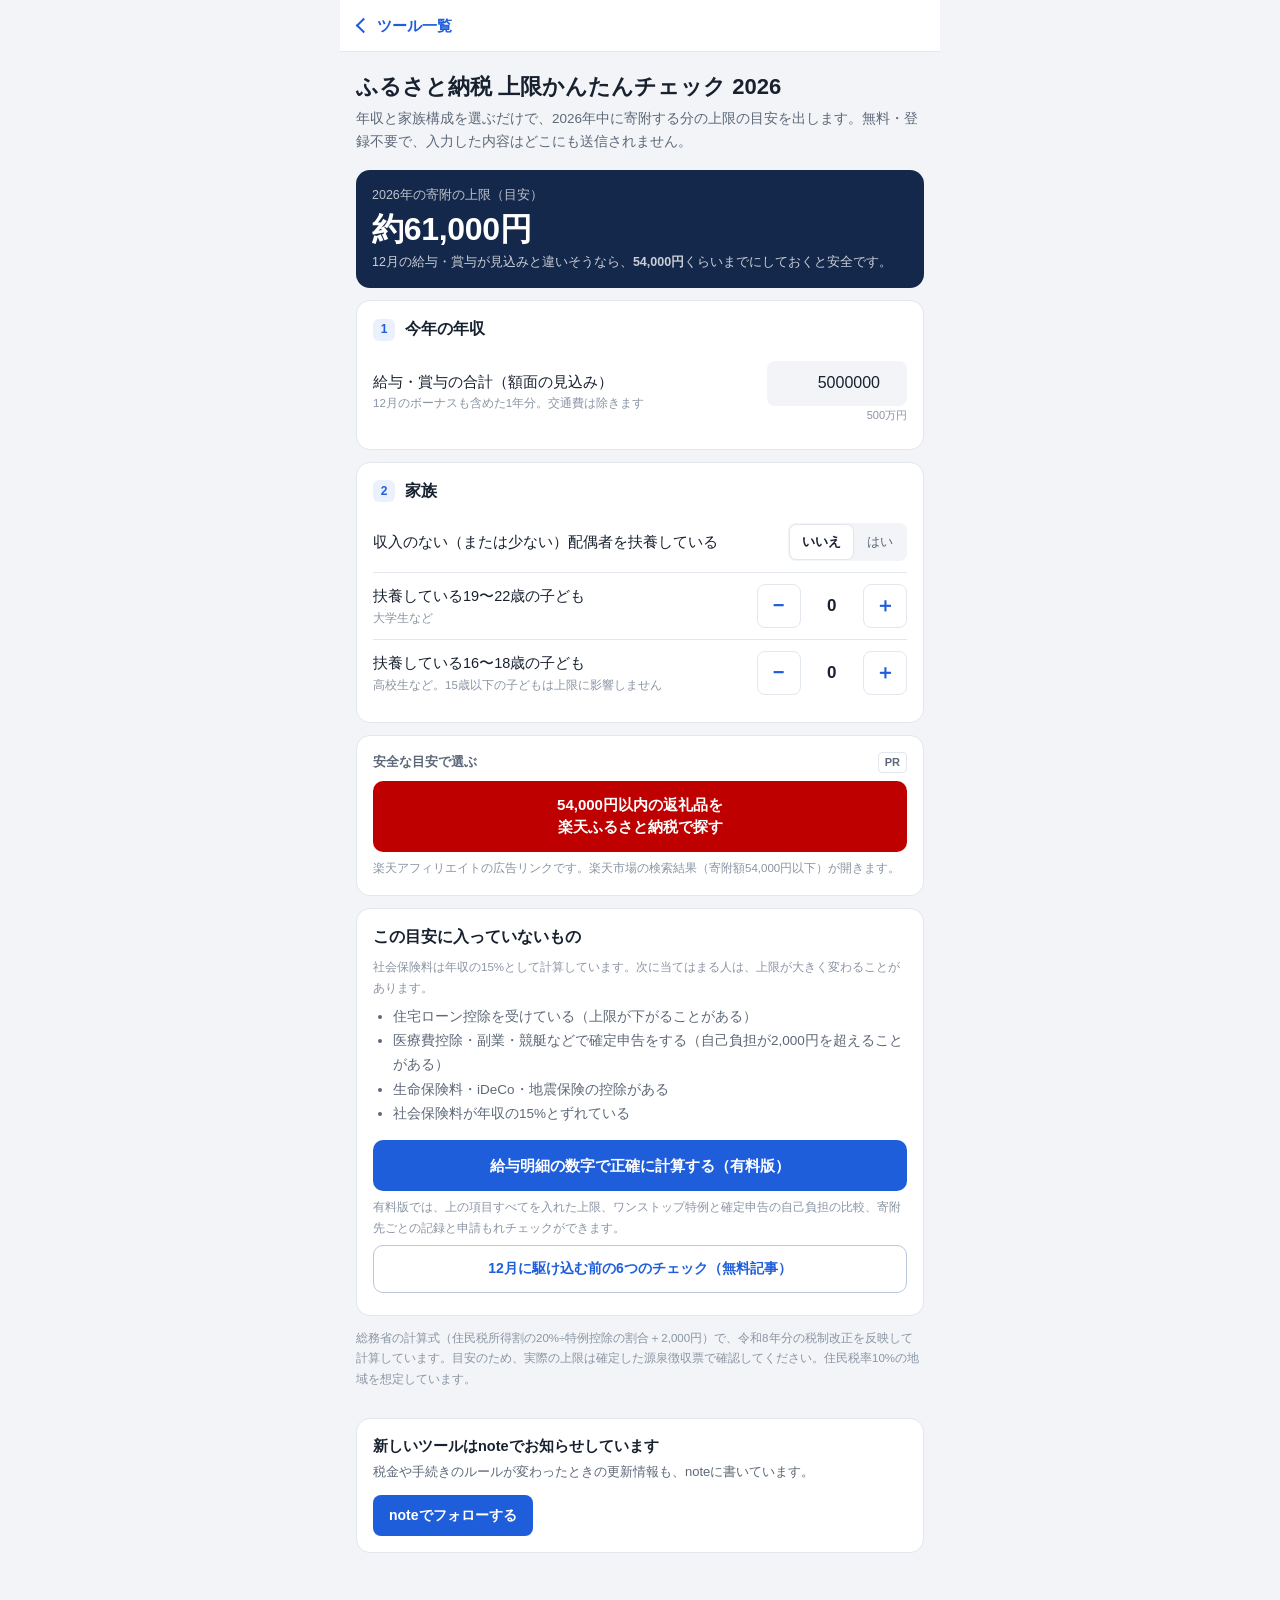
==== commit ffffa352: "かんたんチェック：楽天ボタンを固定表示の結果カードの外へ移動 Co-Authored-By: Claude Opus 5.5 <noreply@anthropic.com> Claude-Sessio" ====
--- a/furusato-kantan.html
+++ b/furusato-kantan.html
@@ -10,8 +10,8 @@
 <meta property="og:description" content="年収と家族構成を選ぶだけで、2026年のふるさと納税の上限の目安がわかります。">
 <meta property="og:image" content="https://mizbas.github.io/sora-tools/og-furusato.png">
 <link rel="icon" href="icon-192.png">
-<link rel="stylesheet" href="app.css?v=mwyd9w6z">
-<script src="app.js?v=mwyd9w6z"></script>
+<link rel="stylesheet" href="app.css?v=mwydemed">
+<script src="app.js?v=mwydemed"></script>
 <style>
 .stepper{display:flex;align-items:center;gap:10px}
 .stepper button{flex:none;width:44px;height:44px;border-radius:var(--r-sm);border:1px solid var(--line);background:#fff;font:inherit;font-size:20px;font-weight:700;color:var(--primary);cursor:pointer}
@@ -31,7 +31,6 @@
     <div class="row"><span class="label">2026年の寄附の上限（目安）</span></div>
     <div class="big" id="heroLimit">-</div>
     <div class="sub" id="heroSub"></div>
-    <div id="shop"></div>
   </section>
 
   <section class="card">
@@ -45,6 +44,8 @@
     <div class="field"><label>扶養している19〜22歳の子ども<small>大学生など</small></label><div class="stepper" data-key="c19"><button type="button" data-d="-1" aria-label="減らす">−</button><output>0</output><button type="button" data-d="1" aria-label="増やす">＋</button></div></div>
     <div class="field"><label>扶養している16〜18歳の子ども<small>高校生など。15歳以下の子どもは上限に影響しません</small></label><div class="stepper" data-key="c16"><button type="button" data-d="-1" aria-label="減らす">−</button><output>0</output><button type="button" data-d="1" aria-label="増やす">＋</button></div></div>
   </section>
+
+  <div id="shop"></div>
 
   <section class="card">
     <h2>この目安に入っていないもの</h2>
@@ -453,7 +454,7 @@
     $("heroLimit").textContent = "約" + yen(lim) + "円";
     $("heroSub").innerHTML = "12月の給与・賞与が見込みと違いそうなら、<b>" + yen(Math.floor(lim * 0.9 / 1000) * 1000) + "円</b>くらいまでにしておくと安全です。";
     const shop = FurusatoCalc.shopAmount(r);
-    if (shop > 0) $("shop").innerHTML = '<div class="shop"><div class="shop-head"><span>安全な目安で選ぶ</span><span class="pr">PR</span></div>'
+    if (shop > 0) $("shop").innerHTML = '<div class="shop shop-card"><div class="shop-head"><span>安全な目安で選ぶ</span><span class="pr">PR</span></div>'
       + '<a class="btn shop-btn" href="' + FurusatoCalc.rakutenFurusatoUrl(shop) + '" target="_blank" rel="sponsored noopener">' + yen(shop) + '円以内の返礼品を<br>楽天ふるさと納税で探す</a>'
       + '<p class="note" style="margin:6px 0 0">楽天アフィリエイトの広告リンクです。楽天市場の検索結果（寄附額' + yen(shop) + '円以下）が開きます。</p></div>';
   }
--- a/app.css
+++ b/app.css
@@ -139,3 +139,4 @@
 .shop .pr{font-size:11px;font-weight:700;color:var(--sub);border:1px solid var(--line);border-radius:4px;padding:1px 6px}
 .shop-btn{display:block;text-align:center;text-decoration:none;line-height:1.5;background:#BF0000}
 .shop-btn:active{background:#9a0000}
+.shop.shop-card{margin:12px 0;padding:16px;border-radius:var(--r-lg)}
